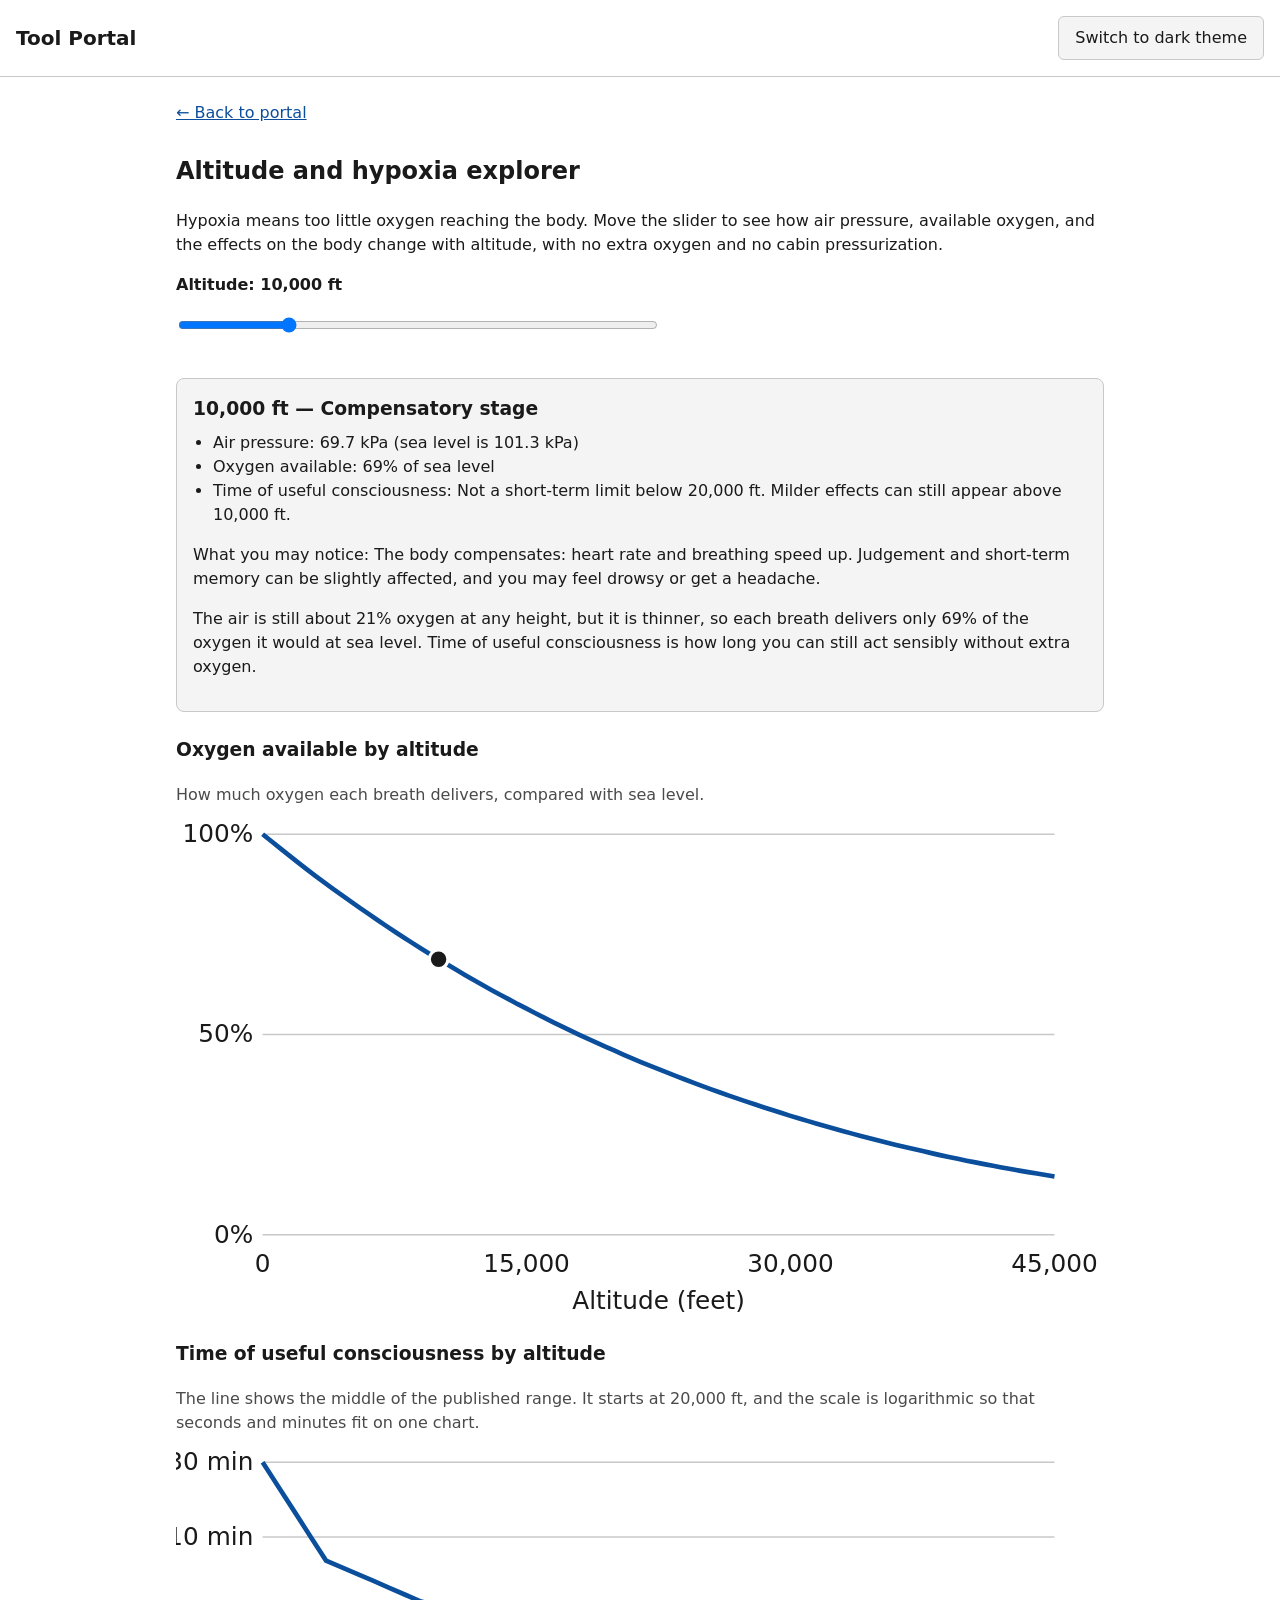
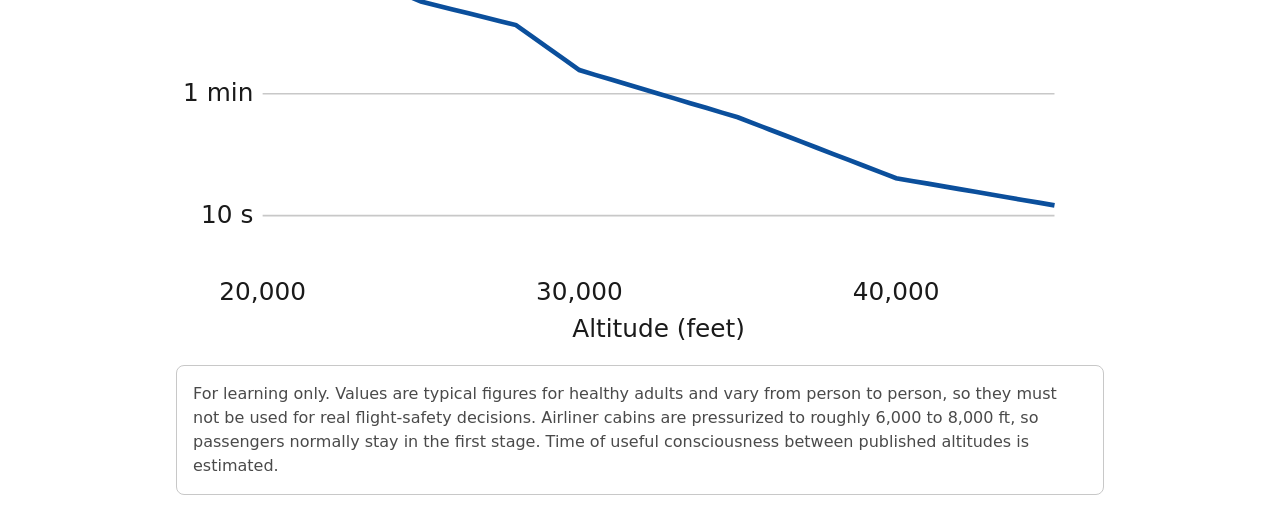
==== tools/altitude/index.html @ 3533a1ac "Add altitude and hypoxia explorer tool Co-Authored-By: Claude Sonnet 5.5 <noreply@anthropic.com> Cla" ====
<!DOCTYPE html>
<html lang="en" data-theme="light">
<head>
  <meta charset="utf-8">
  <meta name="viewport" content="width=device-width, initial-scale=1">
  <title>Altitude and hypoxia explorer</title>
  <link rel="stylesheet" href="../../css/styles.css">
  <link rel="stylesheet" href="altitude.css">
  <script src="../../js/theme.js"></script>
</head>
<body>
  <header class="site-header">
    <h1 class="site-title">Tool Portal</h1>
    <button id="theme-toggle" class="theme-toggle" type="button">Switch to dark theme</button>
  </header>

  <main>
    <a class="back-link" href="../../index.html">&larr; Back to portal</a>
    <h2>Altitude and hypoxia explorer</h2>
    <p>Hypoxia means too little oxygen reaching the body. Move the slider to see how air pressure, available oxygen, and the effects on the body change with altitude, with no extra oxygen and no cabin pressurization.</p>

    <div class="slider-field">
      <label for="altitude">Altitude: <output id="altitude-value" for="altitude"></output></label>
      <input id="altitude" type="range" min="0" max="45000" step="500" value="10000">
    </div>

    <div id="result" class="result" aria-live="polite"></div>

    <h3>Oxygen available by altitude</h3>
    <p class="chart-caption">How much oxygen each breath delivers, compared with sea level.</p>
    <div id="oxygen-chart"></div>

    <h3>Time of useful consciousness by altitude</h3>
    <p class="chart-caption">The line shows the middle of the published range. It starts at 20,000 ft, and the scale is logarithmic so that seconds and minutes fit on one chart.</p>
    <div id="consciousness-chart"></div>

    <p class="note">For learning only. Values are typical figures for healthy adults and vary from person to person, so they must not be used for real flight-safety decisions. Airliner cabins are pressurized to roughly 6,000 to 8,000 ft, so passengers normally stay in the first stage. Time of useful consciousness between published altitudes is estimated.</p>
  </main>

  <script src="model.js"></script>
  <script src="page.js"></script>
</body>
</html>
---- css/styles.css ----
:root {
  --bg: #ffffff;
  --text: #1a1a1a;
  --muted: #4a4a4a;
  --border: #c8c8c8;
  --surface: #f4f4f4;
  --link: #0b4f9c;
}

:root[data-theme="dark"] {
  --bg: #121212;
  --text: #f0f0f0;
  --muted: #bdbdbd;
  --border: #444444;
  --surface: #1e1e1e;
  --link: #8ab8ff;
}

* {
  box-sizing: border-box;
}

body {
  margin: 0;
  background: var(--bg);
  color: var(--text);
  font-family: system-ui, -apple-system, "Segoe UI", Roboto, sans-serif;
  line-height: 1.5;
}

a {
  color: var(--link);
}

.site-header {
  display: flex;
  flex-wrap: wrap;
  align-items: center;
  justify-content: space-between;
  gap: 0.75rem;
  padding: 1rem;
  border-bottom: 1px solid var(--border);
}

.site-title {
  margin: 0;
  font-size: 1.25rem;
}

.theme-toggle {
  min-height: 44px;
  padding: 0.5rem 1rem;
  background: var(--surface);
  color: var(--text);
  border: 1px solid var(--border);
  border-radius: 6px;
  font: inherit;
  cursor: pointer;
}

main {
  max-width: 60rem;
  margin: 0 auto;
  padding: 1rem;
}

.card-grid {
  display: grid;
  grid-template-columns: 1fr;
  gap: 1rem;
  padding: 0;
  list-style: none;
}

.card {
  display: block;
  height: 100%;
  padding: 1rem;
  background: var(--surface);
  border: 1px solid var(--border);
  border-radius: 8px;
  color: var(--text);
  text-decoration: none;
}

.card:hover,
.card:focus-visible {
  border-color: var(--link);
}

.card h3 {
  margin: 0 0 0.25rem;
}

.card p {
  margin: 0;
  color: var(--muted);
}

.back-link {
  display: inline-block;
  padding: 0.5rem 0;
}

@media (min-width: 600px) {
  .card-grid {
    grid-template-columns: repeat(2, 1fr);
  }
}

@media (min-width: 900px) {
  .card-grid {
    grid-template-columns: repeat(3, 1fr);
  }
}
---- tools/altitude/altitude.css ----
.slider-field {
  max-width: 30rem;
}

.slider-field label {
  display: block;
  margin-bottom: 0.25rem;
  font-weight: bold;
}

.slider-field input {
  width: 100%;
  min-height: 44px;
}

.result {
  margin: 1.5rem 0;
  padding: 1rem;
  background: var(--surface);
  border: 1px solid var(--border);
  border-radius: 8px;
}

.result h3 {
  margin: 0 0 0.5rem;
}

.facts {
  margin: 0 0 1rem;
  padding-left: 1.25rem;
}

.chart {
  display: block;
  width: 100%;
  height: auto;
}

.chart text {
  fill: var(--text);
  font-size: 16px;
}

.chart-axis,
.chart-grid {
  stroke: var(--border);
  stroke-width: 1;
}

.chart-line {
  fill: none;
  stroke: var(--link);
  stroke-width: 3;
}

.chart-marker {
  fill: var(--text);
  stroke: var(--bg);
  stroke-width: 2;
}

.chart-caption {
  margin: 0 0 0.25rem;
  color: var(--muted);
}

.note {
  padding: 1rem;
  border: 1px solid var(--border);
  border-radius: 8px;
  color: var(--muted);
}
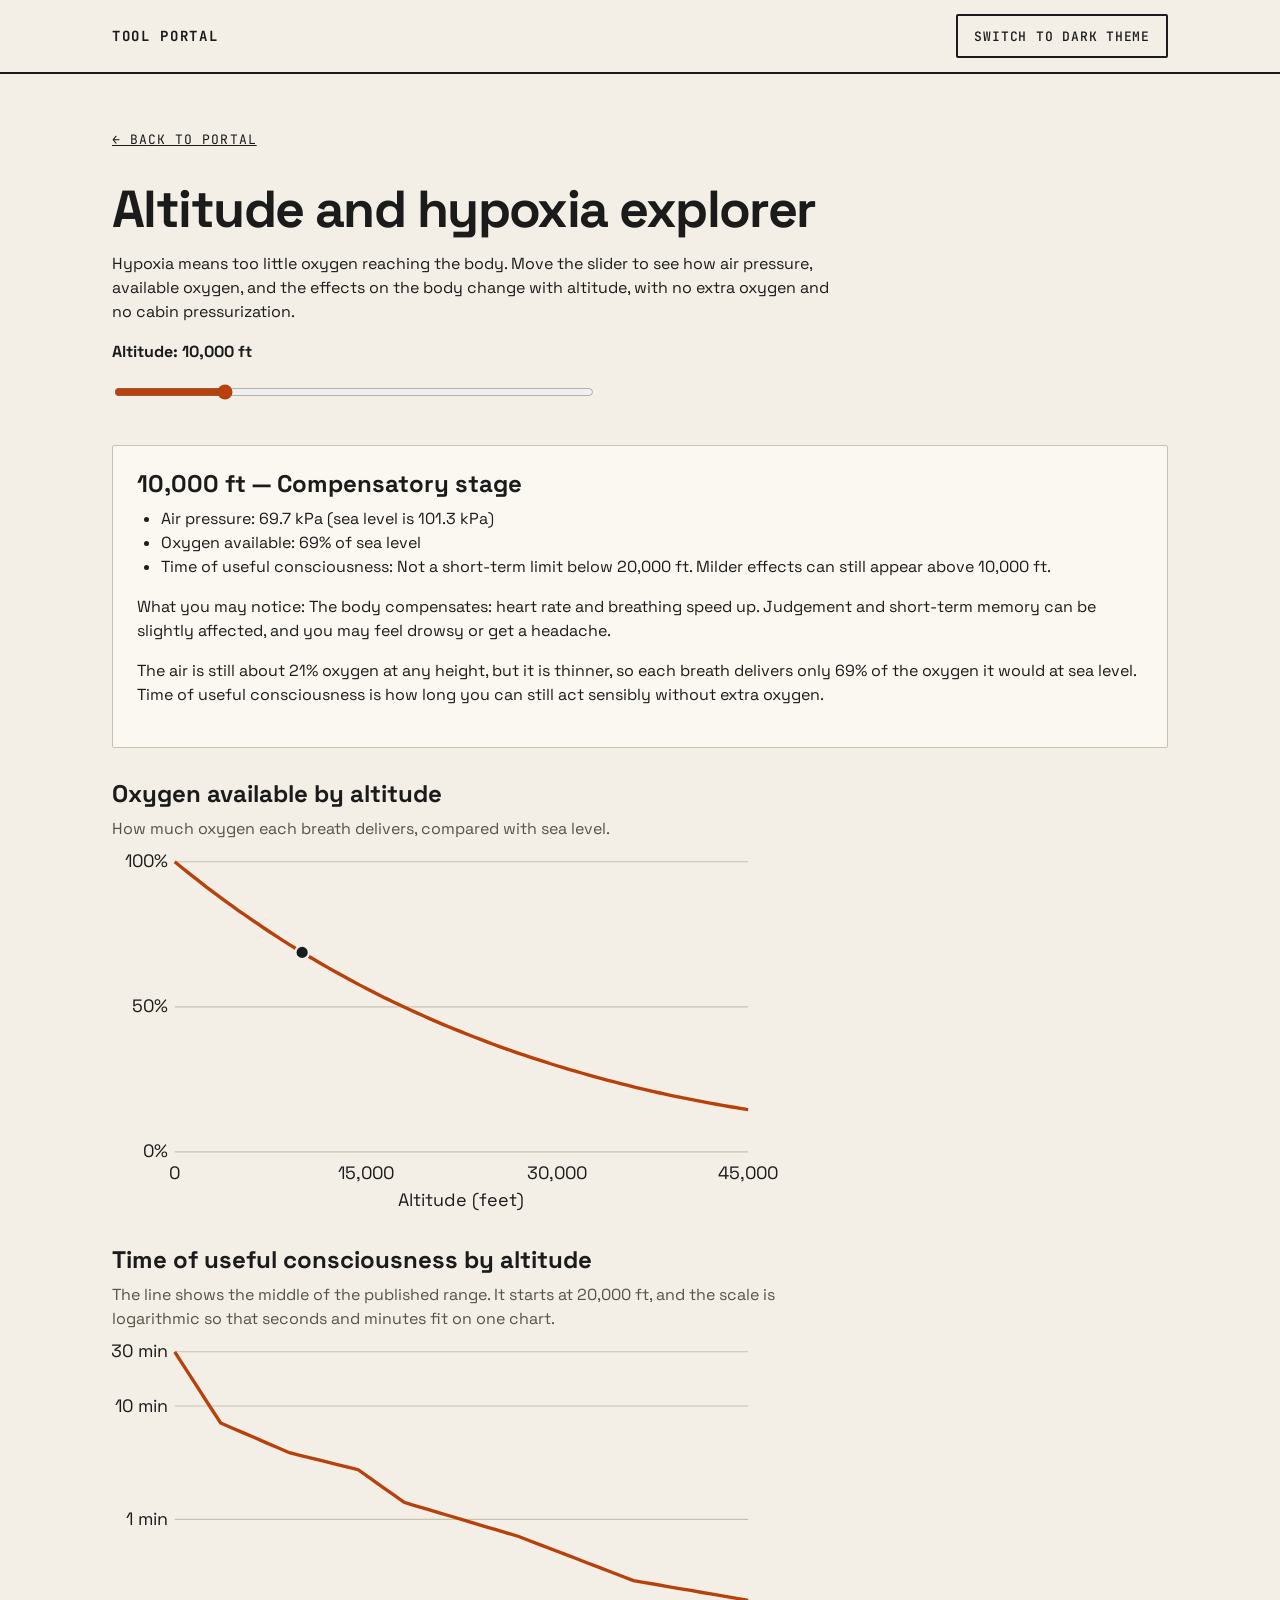
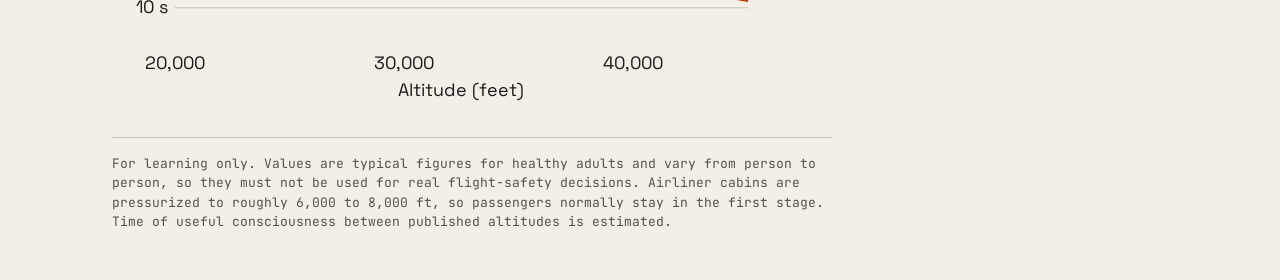
==== commit a9b4c795: "Apply Checklist visual direction to the whole portal and document it Co-Authored-By: Claude Sonnet 5" ====
--- a/tools/altitude/index.html
+++ b/tools/altitude/index.html
@@ -4,19 +4,22 @@
   <meta charset="utf-8">
   <meta name="viewport" content="width=device-width, initial-scale=1">
   <title>Altitude and hypoxia explorer</title>
+  <link rel="preconnect" href="https://fonts.googleapis.com">
+  <link rel="preconnect" href="https://fonts.gstatic.com" crossorigin>
+  <link rel="stylesheet" href="https://fonts.googleapis.com/css2?family=JetBrains+Mono:wght@400;500;700&family=Space+Grotesk:wght@400;500;700&display=swap">
   <link rel="stylesheet" href="../../css/styles.css">
   <link rel="stylesheet" href="altitude.css">
   <script src="../../js/theme.js"></script>
 </head>
 <body>
   <header class="site-header">
-    <h1 class="site-title">Tool Portal</h1>
+    <p class="site-title">Tool Portal</p>
     <button id="theme-toggle" class="theme-toggle" type="button">Switch to dark theme</button>
   </header>
 
   <main>
     <a class="back-link" href="../../index.html">&larr; Back to portal</a>
-    <h2>Altitude and hypoxia explorer</h2>
+    <h1>Altitude and hypoxia explorer</h1>
     <p>Hypoxia means too little oxygen reaching the body. Move the slider to see how air pressure, available oxygen, and the effects on the body change with altitude, with no extra oxygen and no cabin pressurization.</p>
 
     <div class="slider-field">
@@ -26,11 +29,11 @@
 
     <div id="result" class="result" aria-live="polite"></div>
 
-    <h3>Oxygen available by altitude</h3>
+    <h2>Oxygen available by altitude</h2>
     <p class="chart-caption">How much oxygen each breath delivers, compared with sea level.</p>
     <div id="oxygen-chart"></div>
 
-    <h3>Time of useful consciousness by altitude</h3>
+    <h2>Time of useful consciousness by altitude</h2>
     <p class="chart-caption">The line shows the middle of the published range. It starts at 20,000 ft, and the scale is logarithmic so that seconds and minutes fit on one chart.</p>
     <div id="consciousness-chart"></div>
 
--- a/css/styles.css
+++ b/css/styles.css
@@ -1,19 +1,38 @@
+/* Design direction: "Checklist" (see CLAUDE.md, Design Direction). */
+
 :root {
-  --bg: #ffffff;
-  --text: #1a1a1a;
-  --muted: #4a4a4a;
-  --border: #c8c8c8;
-  --surface: #f4f4f4;
-  --link: #0b4f9c;
+  color-scheme: light;
+
+  --bg: #f3efe6;
+  --surface: #fbf8f1;
+  --text: #1b1b1b;
+  --muted: #575246;
+  --accent: #b8400a;
+  --border: #c9c2b2;
+
+  --font-body: "Space Grotesk", system-ui, -apple-system, "Segoe UI", Roboto, sans-serif;
+  --font-mono: "JetBrains Mono", ui-monospace, SFMono-Regular, Menlo, Consolas, monospace;
+
+  --space-1: 0.5rem;
+  --space-2: 1rem;
+  --space-3: 1.5rem;
+  --space-4: 2rem;
+  --space-5: 3rem;
+  --space-6: 4rem;
+  --page-width: 70rem;
+  --radius: 2px;
+  --rule: 2px;
 }
 
 :root[data-theme="dark"] {
-  --bg: #121212;
-  --text: #f0f0f0;
-  --muted: #bdbdbd;
-  --border: #444444;
-  --surface: #1e1e1e;
-  --link: #8ab8ff;
+  color-scheme: dark;
+
+  --bg: #101214;
+  --surface: #1a1d20;
+  --text: #f1eee6;
+  --muted: #b5b0a3;
+  --accent: #ff9a57;
+  --border: #3a3d40;
 }
 
 * {
@@ -24,92 +43,271 @@
   margin: 0;
   background: var(--bg);
   color: var(--text);
-  font-family: system-ui, -apple-system, "Segoe UI", Roboto, sans-serif;
+  font-family: var(--font-body);
+  font-size: 1rem;
   line-height: 1.5;
 }
 
 a {
-  color: var(--link);
-}
+  color: var(--accent);
+}
+
+:focus-visible {
+  outline: 3px solid var(--accent);
+  outline-offset: 2px;
+}
+
+/* Header */
 
 .site-header {
   display: flex;
   flex-wrap: wrap;
   align-items: center;
   justify-content: space-between;
-  gap: 0.75rem;
-  padding: 1rem;
-  border-bottom: 1px solid var(--border);
+  gap: var(--space-1) var(--space-2);
+  padding: 0.875rem max(var(--space-2), calc((100% - var(--page-width)) / 2 + var(--space-4)));
+  border-bottom: var(--rule) solid var(--text);
 }
 
 .site-title {
   margin: 0;
-  font-size: 1.25rem;
-}
-
+  font-family: var(--font-mono);
+  font-size: 0.875rem;
+  font-weight: 700;
+  letter-spacing: 0.12em;
+  text-transform: uppercase;
+}
+
+/* Page layout */
+
+main {
+  max-width: var(--page-width);
+  margin: 0 auto;
+  padding: var(--space-4) var(--space-2) var(--space-5);
+}
+
+main > p {
+  max-width: 45rem;
+}
+
+h1 {
+  margin: 0 0 var(--space-2);
+  font-size: clamp(2rem, 6vw, 3.25rem);
+  font-weight: 700;
+  line-height: 1.05;
+  letter-spacing: -0.03em;
+}
+
+h2 {
+  margin: var(--space-4) 0 var(--space-1);
+  font-size: 1.5rem;
+  font-weight: 700;
+  line-height: 1.2;
+}
+
+.eyebrow {
+  margin: 0 0 var(--space-2);
+  font-family: var(--font-mono);
+  font-size: 0.8125rem;
+  letter-spacing: 0.12em;
+  text-transform: uppercase;
+  color: var(--accent);
+}
+
+.lead {
+  margin: 0 0 var(--space-5);
+  font-size: 1.125rem;
+  color: var(--muted);
+}
+
+.section-label {
+  margin: 0;
+  padding-bottom: var(--space-1);
+  border-bottom: var(--rule) solid var(--text);
+  font-family: var(--font-mono);
+  font-size: 0.8125rem;
+  letter-spacing: 0.12em;
+  text-transform: uppercase;
+}
+
+.back-link {
+  display: inline-block;
+  margin-bottom: var(--space-3);
+  padding: var(--space-1) 0;
+  color: var(--text);
+  font-family: var(--font-mono);
+  font-size: 0.8125rem;
+  letter-spacing: 0.08em;
+  text-transform: uppercase;
+}
+
+/* Buttons */
+
+.button,
 .theme-toggle {
+  display: inline-flex;
+  align-items: center;
+  justify-content: center;
   min-height: 44px;
-  padding: 0.5rem 1rem;
-  background: var(--surface);
+  padding: 0.5rem var(--space-2);
+  background: var(--bg);
   color: var(--text);
-  border: 1px solid var(--border);
-  border-radius: 6px;
-  font: inherit;
+  border: var(--rule) solid var(--text);
+  border-radius: var(--radius);
+  font-family: var(--font-mono);
+  font-size: 0.8125rem;
+  font-weight: 500;
+  letter-spacing: 0.06em;
+  text-transform: uppercase;
+  text-decoration: none;
   cursor: pointer;
 }
 
-main {
-  max-width: 60rem;
-  margin: 0 auto;
-  padding: 1rem;
-}
-
-.card-grid {
-  display: grid;
-  grid-template-columns: 1fr;
-  gap: 1rem;
+.button:hover,
+.theme-toggle:hover {
+  background: var(--text);
+  color: var(--bg);
+}
+
+/* Homepage tool list */
+
+.tool-list {
+  margin: 0;
   padding: 0;
   list-style: none;
-}
-
-.card {
-  display: block;
-  height: 100%;
-  padding: 1rem;
+  counter-reset: tool;
+}
+
+.tool-row {
+  position: relative;
+  display: flex;
+  flex-wrap: wrap;
+  align-items: center;
+  gap: var(--space-2) var(--space-3);
+  padding: var(--space-3) 0;
+  border-bottom: 1px solid var(--border);
+  counter-increment: tool;
+}
+
+.tool-row::before {
+  content: counter(tool, decimal-leading-zero);
+  width: 3rem;
+  color: var(--accent);
+  font-family: var(--font-mono);
+  font-size: 1.25rem;
+  font-weight: 700;
+}
+
+.tool-icon {
+  flex: none;
+  width: 2rem;
+  height: 2rem;
+  fill: none;
+  stroke: currentColor;
+  stroke-width: 1.75;
+  stroke-linecap: square;
+}
+
+.tool-text {
+  flex: 1 1 20rem;
+  min-width: 0;
+}
+
+.tool-text h3 {
+  margin: 0 0 0.25rem;
+  font-size: 1.5rem;
+  font-weight: 700;
+  line-height: 1.2;
+}
+
+.tool-text p {
+  margin: 0;
+  color: var(--muted);
+}
+
+.tool-link {
+  color: inherit;
+  text-decoration: none;
+}
+
+.tool-link::after {
+  content: "";
+  position: absolute;
+  inset: 0;
+}
+
+.tool-link:focus-visible {
+  outline: none;
+}
+
+.tool-row:has(.tool-link:focus-visible) {
+  outline: 3px solid var(--accent);
+  outline-offset: 2px;
+}
+
+.tool-row:hover .button {
+  background: var(--text);
+  color: var(--bg);
+}
+
+/* Shared tool-page components */
+
+.result,
+.explanation {
+  margin: var(--space-3) 0;
+  padding: var(--space-3);
   background: var(--surface);
   border: 1px solid var(--border);
-  border-radius: 8px;
-  color: var(--text);
-  text-decoration: none;
-}
-
-.card:hover,
-.card:focus-visible {
-  border-color: var(--link);
-}
-
-.card h3 {
-  margin: 0 0 0.25rem;
-}
-
-.card p {
-  margin: 0;
+  border-radius: var(--radius);
+}
+
+.result h2,
+.explanation h2 {
+  margin: 0 0 var(--space-1);
+}
+
+.note {
+  max-width: 45rem;
+  margin: var(--space-4) 0 0;
+  padding-top: var(--space-2);
+  border-top: 1px solid var(--border);
   color: var(--muted);
-}
-
-.back-link {
-  display: inline-block;
-  padding: 0.5rem 0;
+  font-family: var(--font-mono);
+  font-size: 0.8125rem;
+}
+
+.chart {
+  display: block;
+  width: 100%;
+  max-width: 42rem;
+  height: auto;
+}
+
+.chart text {
+  fill: var(--text);
+  font-size: 16px;
+}
+
+.chart-axis,
+.chart-grid {
+  stroke: var(--border);
+  stroke-width: 1;
+}
+
+.chart-line {
+  fill: none;
+  stroke: var(--accent);
+  stroke-width: 3;
+}
+
+.chart-marker {
+  fill: var(--text);
+  stroke: var(--bg);
+  stroke-width: 2;
 }
 
 @media (min-width: 600px) {
-  .card-grid {
-    grid-template-columns: repeat(2, 1fr);
+  main {
+    padding: var(--space-5) var(--space-4) var(--space-5);
   }
 }
-
-@media (min-width: 900px) {
-  .card-grid {
-    grid-template-columns: repeat(3, 1fr);
-  }
-}
--- a/tools/altitude/altitude.css
+++ b/tools/altitude/altitude.css
@@ -5,68 +5,21 @@
 .slider-field label {
   display: block;
   margin-bottom: 0.25rem;
-  font-weight: bold;
+  font-weight: 700;
 }
 
 .slider-field input {
   width: 100%;
   min-height: 44px;
-}
-
-.result {
-  margin: 1.5rem 0;
-  padding: 1rem;
-  background: var(--surface);
-  border: 1px solid var(--border);
-  border-radius: 8px;
-}
-
-.result h3 {
-  margin: 0 0 0.5rem;
+  accent-color: var(--accent);
 }
 
 .facts {
-  margin: 0 0 1rem;
-  padding-left: 1.25rem;
-}
-
-.chart {
-  display: block;
-  width: 100%;
-  height: auto;
-}
-
-.chart text {
-  fill: var(--text);
-  font-size: 16px;
-}
-
-.chart-axis,
-.chart-grid {
-  stroke: var(--border);
-  stroke-width: 1;
-}
-
-.chart-line {
-  fill: none;
-  stroke: var(--link);
-  stroke-width: 3;
-}
-
-.chart-marker {
-  fill: var(--text);
-  stroke: var(--bg);
-  stroke-width: 2;
+  margin: 0 0 var(--space-2);
+  padding-left: var(--space-3);
 }
 
 .chart-caption {
   margin: 0 0 0.25rem;
   color: var(--muted);
 }
-
-.note {
-  padding: 1rem;
-  border: 1px solid var(--border);
-  border-radius: 8px;
-  color: var(--muted);
-}
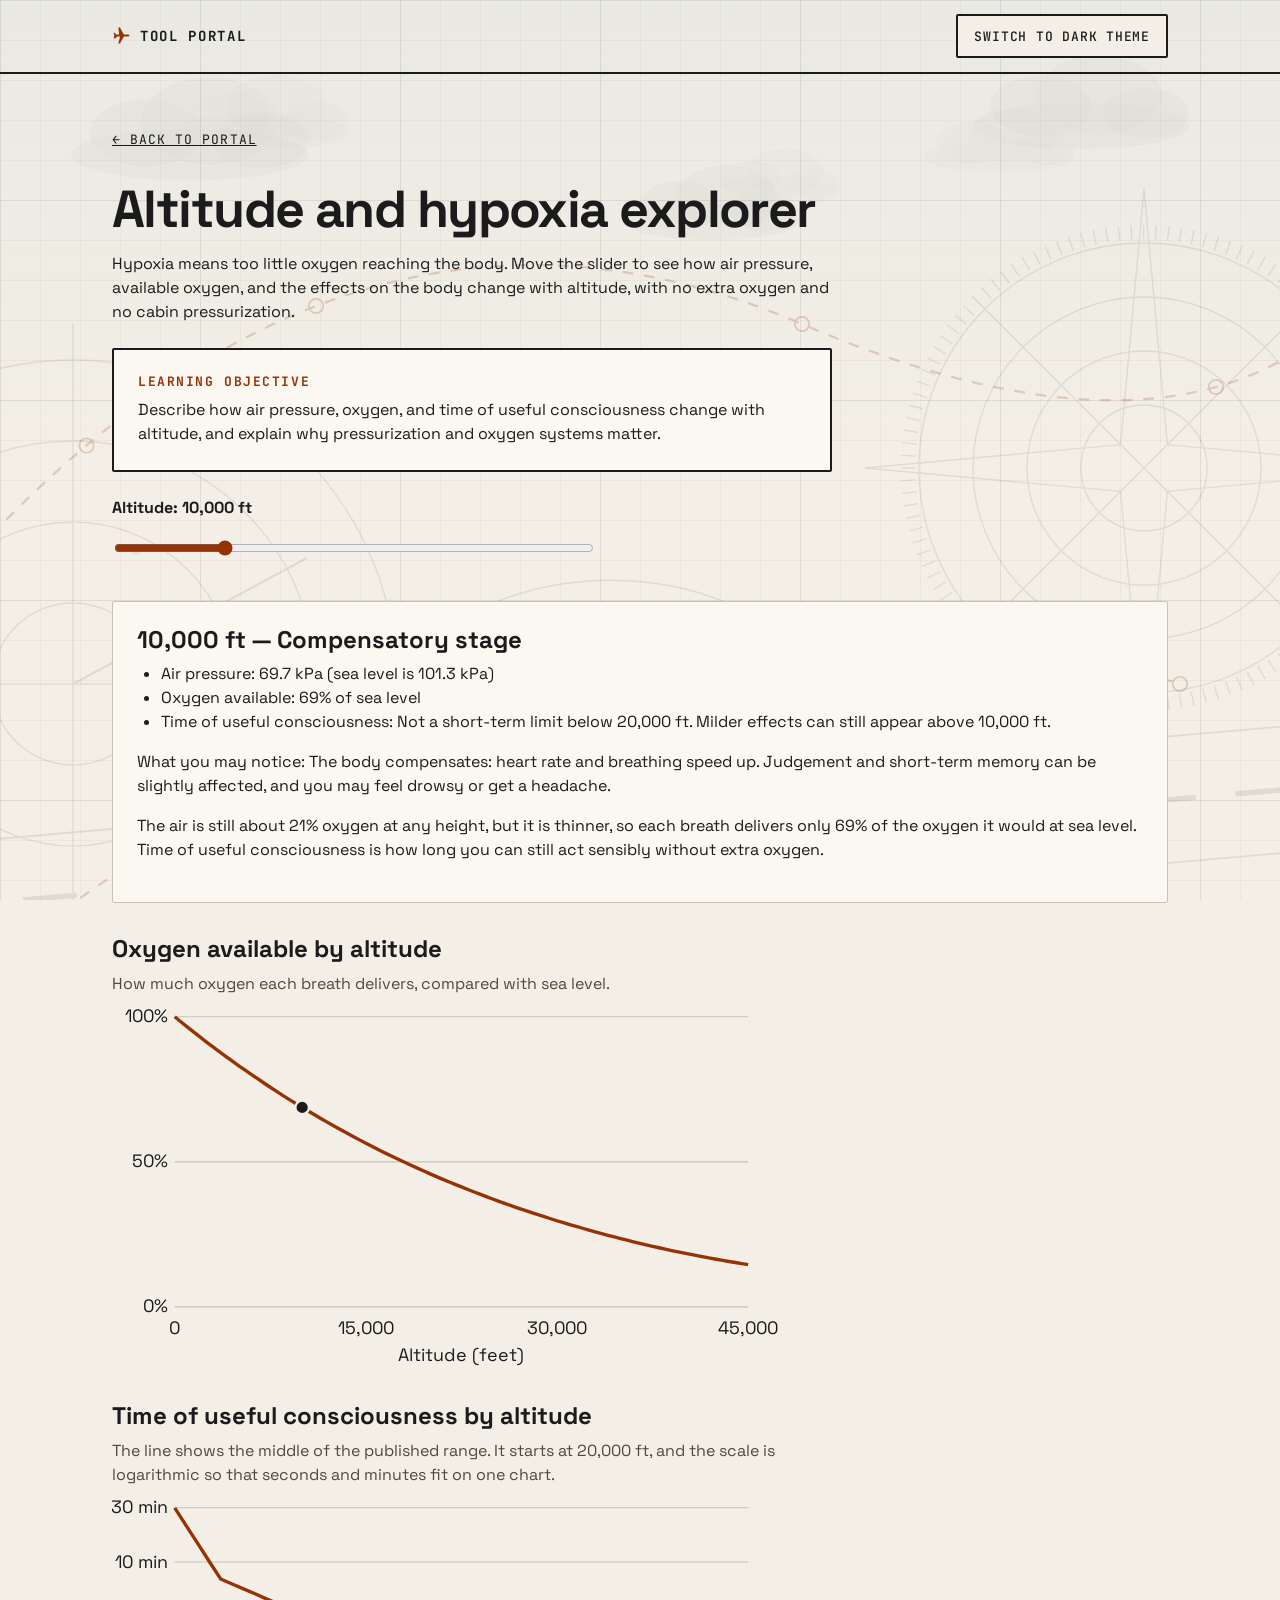
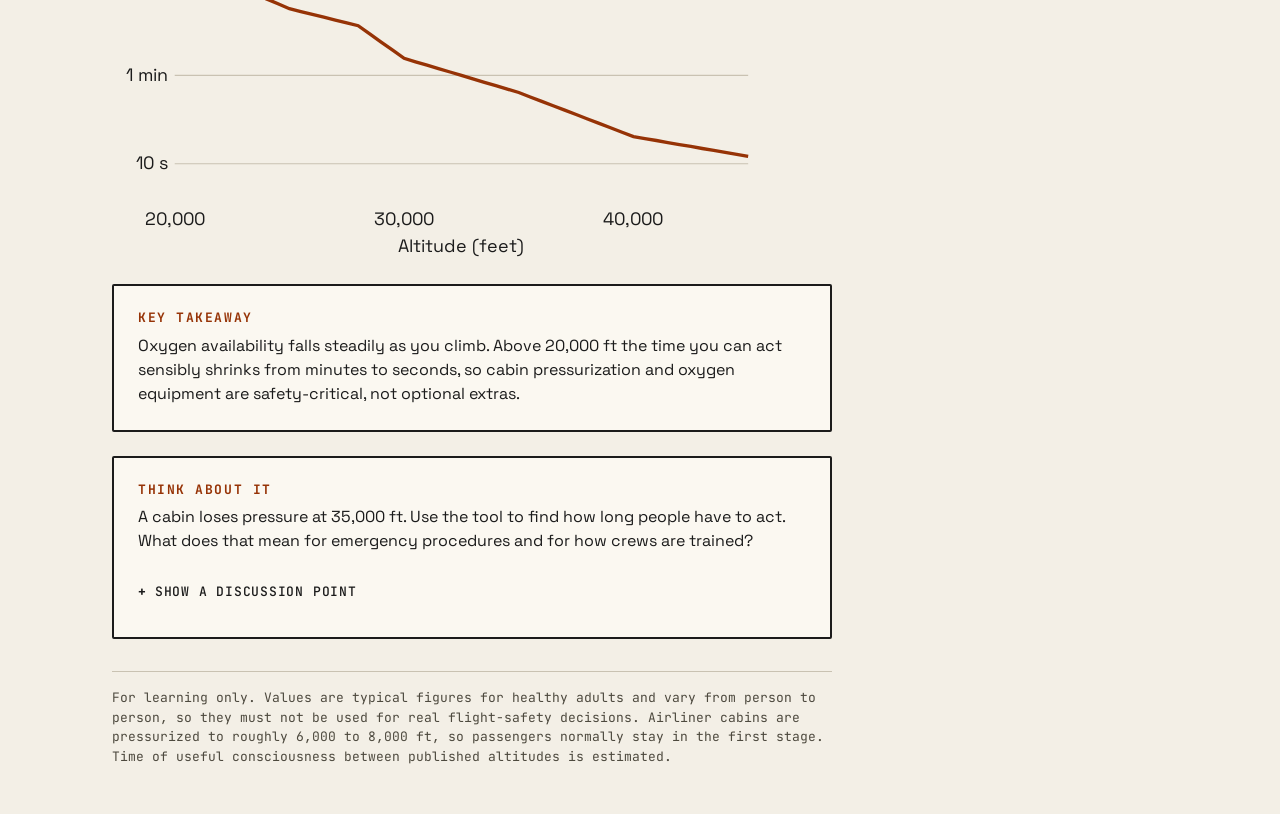
==== commit 304194b3: "Make the portal more engaging for aviation management students Co-Authored-By: Claude Sonnet 5.5 <no" ====
--- a/tools/altitude/index.html
+++ b/tools/altitude/index.html
@@ -21,6 +21,10 @@
     <a class="back-link" href="../../index.html">&larr; Back to portal</a>
     <h1>Altitude and hypoxia explorer</h1>
     <p>Hypoxia means too little oxygen reaching the body. Move the slider to see how air pressure, available oxygen, and the effects on the body change with altitude, with no extra oxygen and no cabin pressurization.</p>
+    <section class="learn">
+      <h2 class="learn-label">Learning objective</h2>
+      <p>Describe how air pressure, oxygen, and time of useful consciousness change with altitude, and explain why pressurization and oxygen systems matter.</p>
+    </section>
 
     <div class="slider-field">
       <label for="altitude">Altitude: <output id="altitude-value" for="altitude"></output></label>
@@ -37,6 +41,18 @@
     <p class="chart-caption">The line shows the middle of the published range. It starts at 20,000 ft, and the scale is logarithmic so that seconds and minutes fit on one chart.</p>
     <div id="consciousness-chart"></div>
 
+    <section class="learn">
+      <h2 class="learn-label">Key takeaway</h2>
+      <p>Oxygen availability falls steadily as you climb. Above 20,000 ft the time you can act sensibly shrinks from minutes to seconds, so cabin pressurization and oxygen equipment are safety-critical, not optional extras.</p>
+    </section>
+    <section class="learn">
+      <h2 class="learn-label">Think about it</h2>
+      <p>A cabin loses pressure at 35,000 ft. Use the tool to find how long people have to act. What does that mean for emergency procedures and for how crews are trained?</p>
+      <details>
+        <summary>Show a discussion point</summary>
+        <p>At 35,000 ft the tool shows about 30 to 60 seconds, which is very little time. That is why crews put on their own oxygen first and start a descent promptly, and why the drill is practised regularly.</p>
+      </details>
+    </section>
     <p class="note">For learning only. Values are typical figures for healthy adults and vary from person to person, so they must not be used for real flight-safety decisions. Airliner cabins are pressurized to roughly 6,000 to 8,000 ft, so passengers normally stay in the first stage. Time of useful consciousness between published altitudes is estimated.</p>
   </main>
 
--- a/css/styles.css
+++ b/css/styles.css
@@ -1,4 +1,6 @@
 /* Design direction: "Checklist" (see CLAUDE.md, Design Direction). */
+
+@import url("background.css");
 
 :root {
   color-scheme: light;
@@ -6,8 +8,8 @@
   --bg: #f3efe6;
   --surface: #fbf8f1;
   --text: #1b1b1b;
-  --muted: #575246;
-  --accent: #b8400a;
+  --muted: #4d493e;
+  --accent: #963306;
   --border: #c9c2b2;
 
   --font-body: "Space Grotesk", system-ui, -apple-system, "Segoe UI", Roboto, sans-serif;
@@ -22,6 +24,7 @@
   --page-width: 70rem;
   --radius: 2px;
   --rule: 2px;
+  --plane: url("data:image/svg+xml,<svg xmlns='http://www.w3.org/2000/svg' viewBox='0 0 24 24'><g transform='rotate(90 12 12)'><path d='M12 2c.8 0 1.3 1 1.3 2.2V9l8.7 5v2l-8.7-2.2v3.8l2.2 1.6V22L12 21l-3.5 1v-1.6l2.2-1.6v-3.8L2 16v-2l8.7-5V4.2C10.7 3 11.2 2 12 2z'/></g></svg>");
 }
 
 :root[data-theme="dark"] {
@@ -69,6 +72,18 @@
   border-bottom: var(--rule) solid var(--text);
 }
 
+.site-title::before {
+  content: "";
+  display: inline-block;
+  width: 1.4em;
+  height: 1.4em;
+  margin-right: 0.6em;
+  vertical-align: -0.35em;
+  background: var(--accent);
+  -webkit-mask: var(--plane) center / contain no-repeat;
+  mask: var(--plane) center / contain no-repeat;
+}
+
 .site-title {
   margin: 0;
   font-family: var(--font-mono);
@@ -139,6 +154,44 @@
   font-size: 0.8125rem;
   letter-spacing: 0.08em;
   text-transform: uppercase;
+}
+
+/* Homepage hero: a plane flying along a dashed flight path */
+
+.sky-lane {
+  position: relative;
+  height: 2.5rem;
+  margin: calc(var(--space-3) * -1) 0 var(--space-3);
+  overflow: hidden;
+  pointer-events: none;
+}
+
+.sky-lane::before {
+  content: "";
+  position: absolute;
+  top: 50%;
+  right: 0;
+  left: 0;
+  border-top: 2px dashed var(--muted);
+  opacity: 0.5;
+}
+
+.sky-lane .plane {
+  position: absolute;
+  top: 50%;
+  left: -2rem;
+  width: 1.75rem;
+  height: 1.75rem;
+  margin-top: -0.875rem;
+  background: var(--accent);
+  -webkit-mask: var(--plane) center / contain no-repeat;
+  mask: var(--plane) center / contain no-repeat;
+  animation: fly 30s linear infinite;
+}
+
+@keyframes fly {
+  from { left: -2rem; }
+  to { left: 100%; }
 }
 
 /* Buttons */
@@ -184,9 +237,18 @@
   flex-wrap: wrap;
   align-items: center;
   gap: var(--space-2) var(--space-3);
-  padding: var(--space-3) 0;
-  border-bottom: 1px solid var(--border);
+  margin: var(--space-3) 0 0;
+  padding: var(--space-3);
+  background: var(--surface);
+  border: var(--rule) solid var(--text);
+  border-radius: var(--radius);
   counter-increment: tool;
+  transition: transform 0.15s ease, box-shadow 0.15s ease;
+}
+
+.tool-row:hover {
+  transform: translate(-2px, -2px);
+  box-shadow: 4px 4px 0 var(--text);
 }
 
 .tool-row::before {
@@ -225,6 +287,24 @@
   color: var(--muted);
 }
 
+.tool-text .tool-why {
+  margin-top: 0.5rem;
+  font-size: 0.9375rem;
+}
+
+.tool-text .tool-why strong {
+  color: var(--text);
+}
+
+/* The perforated stub of the boarding pass holds the Open button */
+.tool-stub {
+  display: flex;
+  align-items: center;
+  align-self: stretch;
+  padding-left: var(--space-3);
+  border-left: var(--rule) dashed var(--muted);
+}
+
 .tool-link {
   color: inherit;
   text-decoration: none;
@@ -266,6 +346,59 @@
   margin: 0 0 var(--space-1);
 }
 
+.learn {
+  max-width: 45rem;
+  margin: var(--space-3) 0;
+  padding: var(--space-3);
+  background: var(--surface);
+  border: var(--rule) solid var(--text);
+  border-radius: var(--radius);
+}
+
+.learn-label {
+  margin: 0 0 var(--space-1);
+  color: var(--accent);
+  font-family: var(--font-mono);
+  font-size: 0.8125rem;
+  letter-spacing: 0.12em;
+  text-transform: uppercase;
+}
+
+.learn p {
+  margin: 0;
+}
+
+.learn details {
+  margin-top: var(--space-2);
+}
+
+.learn summary {
+  display: flex;
+  align-items: center;
+  min-height: 44px;
+  font-family: var(--font-mono);
+  font-size: 0.8125rem;
+  font-weight: 500;
+  letter-spacing: 0.06em;
+  text-transform: uppercase;
+  cursor: pointer;
+}
+
+.learn summary::before {
+  content: "+";
+  margin-right: 0.5rem;
+  font-weight: 700;
+}
+
+.learn details[open] summary::before {
+  content: "\2212";
+}
+
+.learn details p {
+  margin-top: var(--space-1);
+  color: var(--muted);
+}
+
 .note {
   max-width: 45rem;
   margin: var(--space-4) 0 0;
@@ -306,6 +439,30 @@
   stroke-width: 2;
 }
 
+@media (max-width: 599px) {
+  .tool-stub {
+    flex-basis: 100%;
+    padding: var(--space-2) 0 0;
+    border-top: var(--rule) dashed var(--muted);
+    border-left: 0;
+  }
+}
+
+@media (prefers-reduced-motion: reduce) {
+  .sky-lane .plane {
+    left: calc(100% - 3rem);
+    animation: none;
+  }
+
+  .tool-row {
+    transition: none;
+  }
+
+  .tool-row:hover {
+    transform: none;
+  }
+}
+
 @media (min-width: 600px) {
   main {
     padding: var(--space-5) var(--space-4) var(--space-5);
